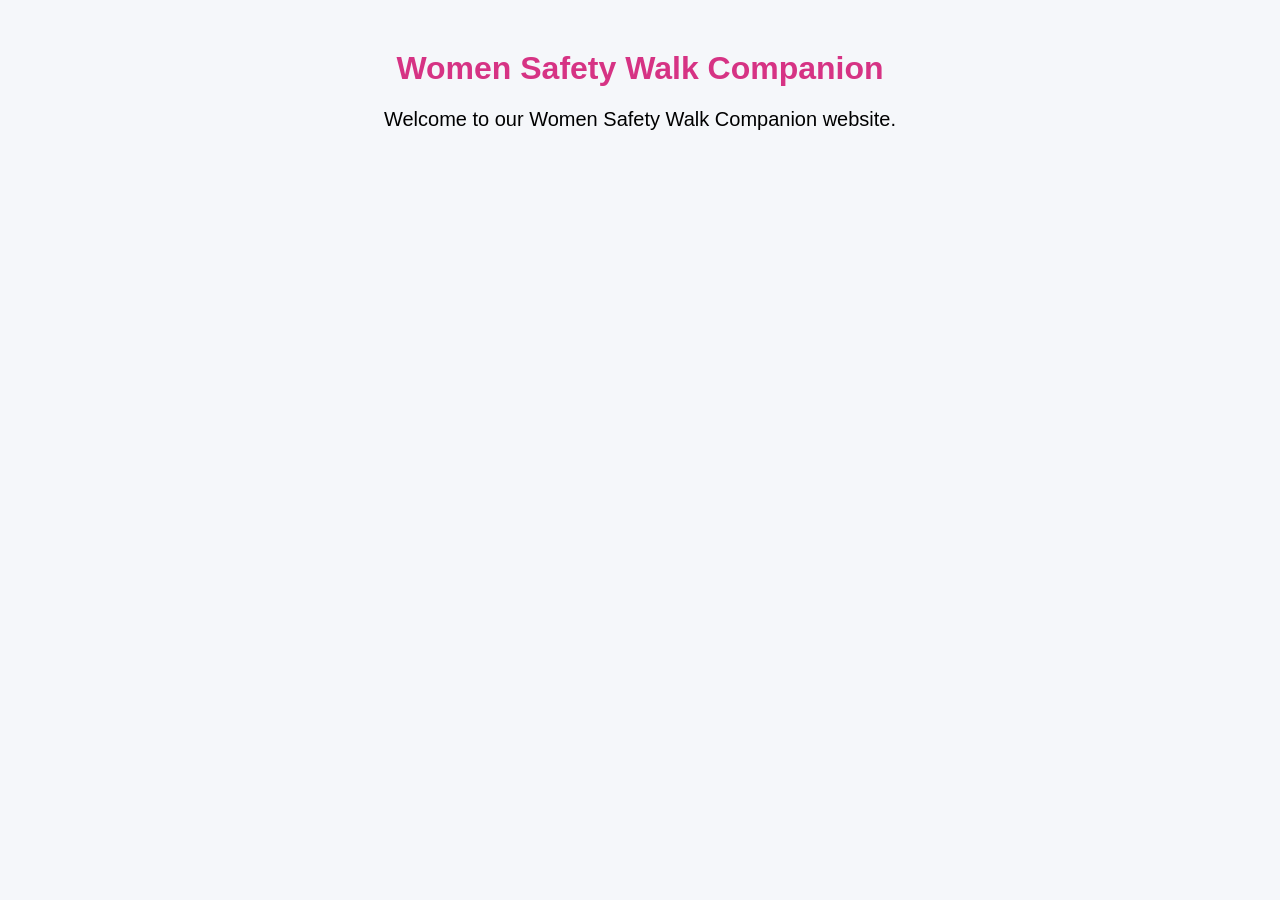
==== index.html @ b53b603e "Day 1: Project setup completed" ====
<!DOCTYPE html>
<html lang="en">
<head>
    <meta charset="UTF-8">
    <meta name="viewport" content="width=device-width, initial-scale=1.0">
    <title>Women Safety Walk Companion</title>
    <link rel="stylesheet" href="css/style.css">
</head>
<body>

    <h1>Women Safety Walk Companion</h1>

    <p>Welcome to our Women Safety Walk Companion website.</p>

</body>
</html>
---- css/style.css ----
body {
    background-color: #f5f7fa;
    font-family: Arial, sans-serif;
    margin: 0;
    padding: 0;
}

h1 {
    color: #d63384;
    text-align: center;
    margin-top: 50px;
}

p {
    text-align: center;
    font-size: 20px;
}
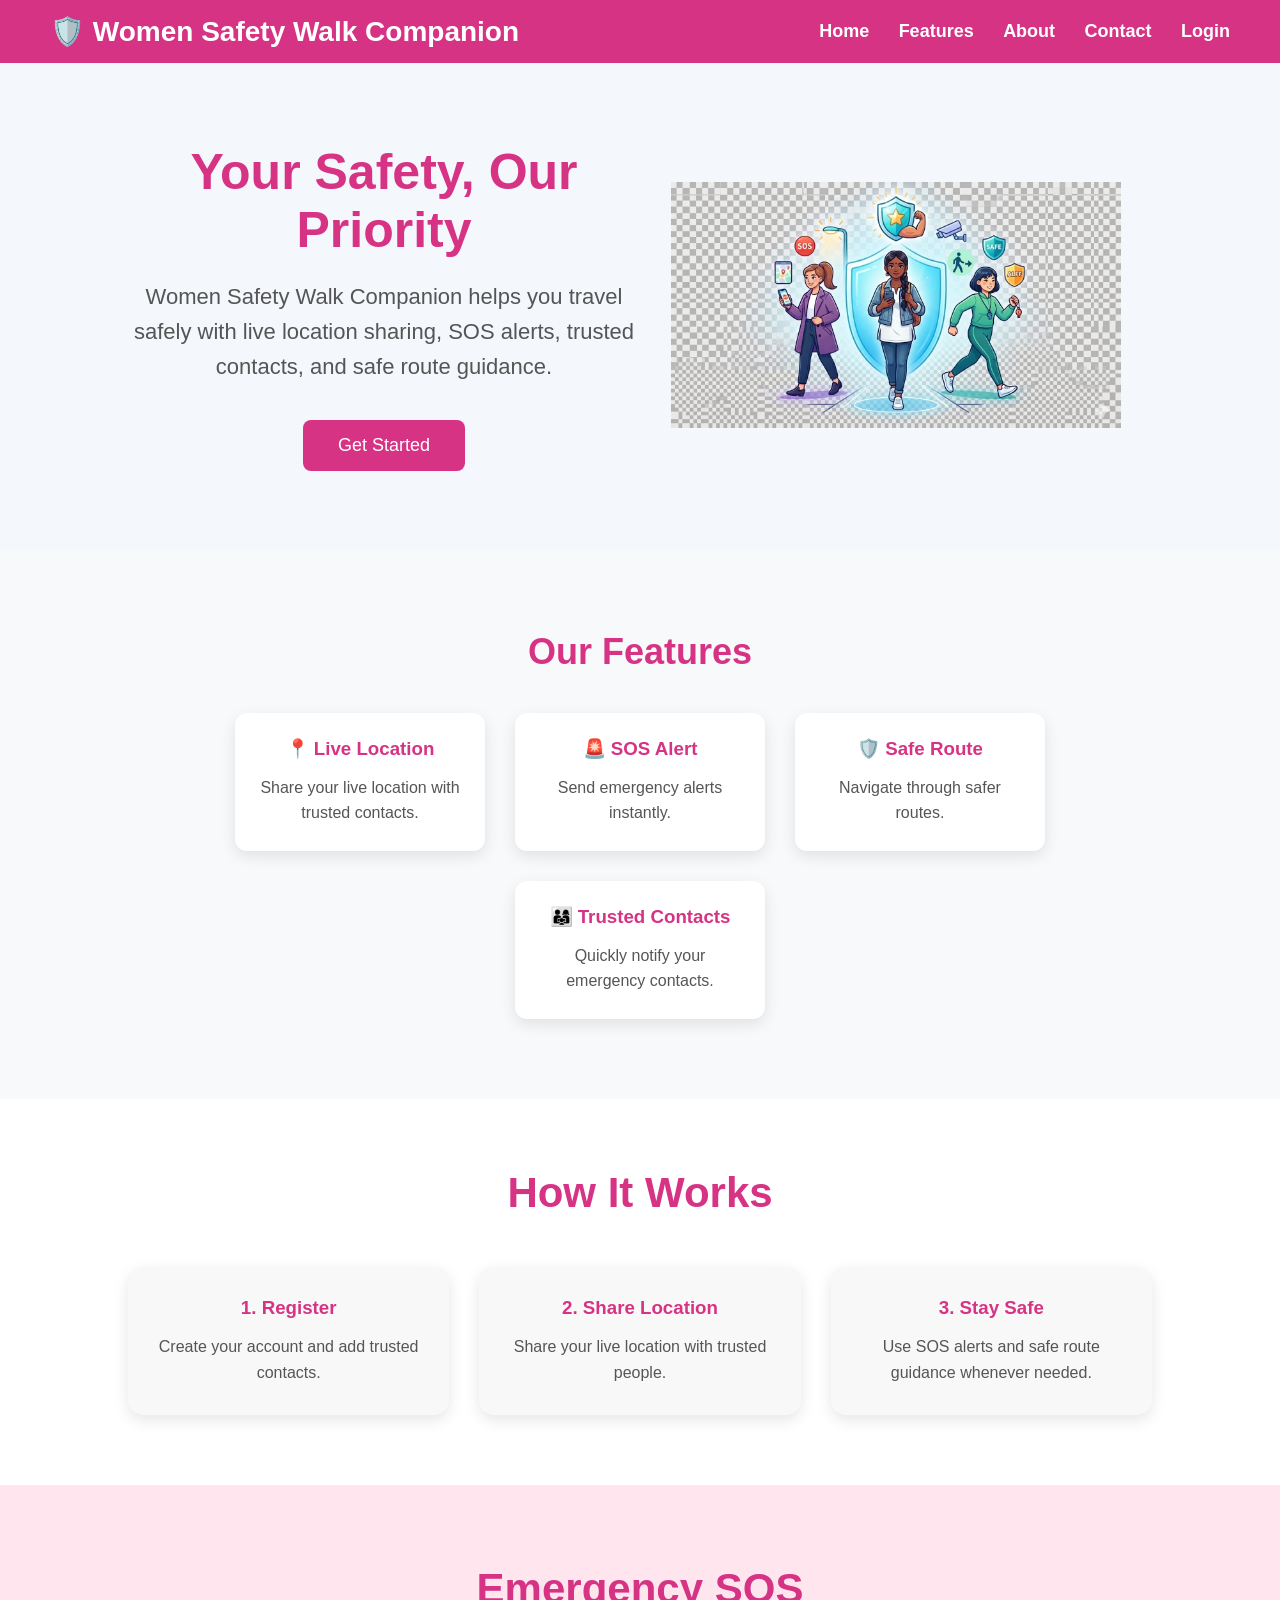
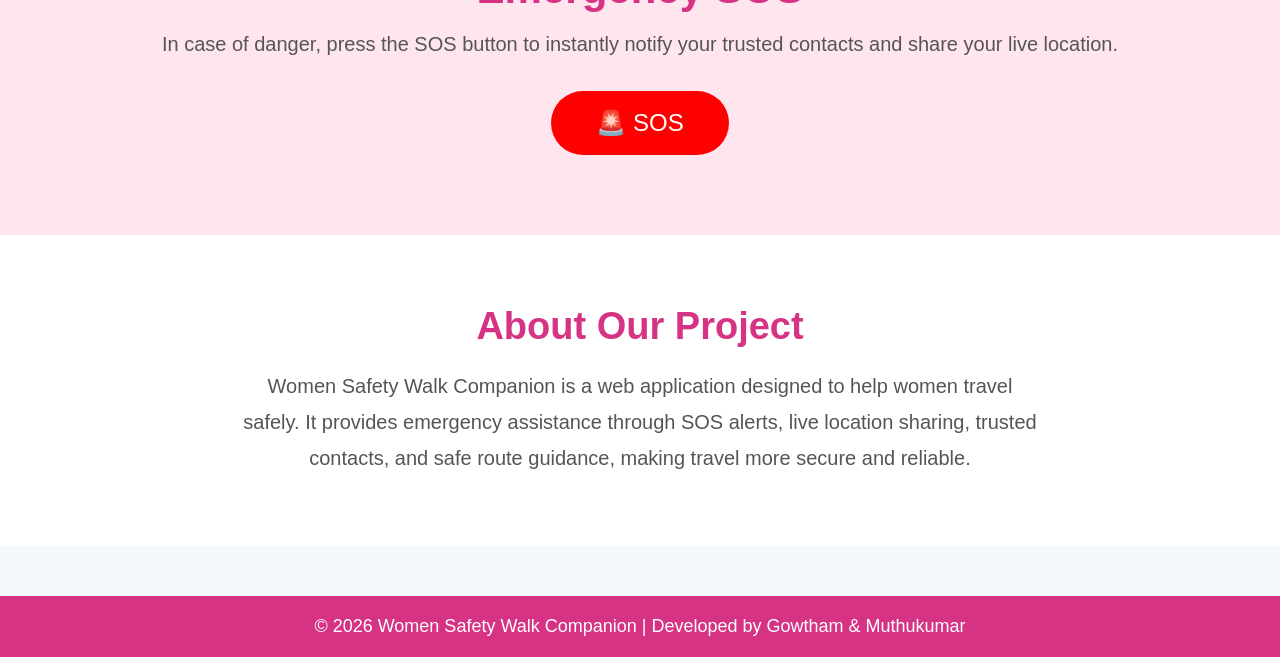
==== commit d87aabf5: "Completed Day 3 Homepage" ====
--- a/index.html
+++ b/index.html
@@ -4,13 +4,121 @@
     <meta charset="UTF-8">
     <meta name="viewport" content="width=device-width, initial-scale=1.0">
     <title>Women Safety Walk Companion</title>
+
     <link rel="stylesheet" href="css/style.css">
 </head>
+
 <body>
 
-    <h1>Women Safety Walk Companion</h1>
+    <nav>
+        <div class="logo">
+            <h2>🛡️ Women Safety Walk Companion</h2>
+        </div>
 
-    <p>Welcome to our Women Safety Walk Companion website.</p>
+        <div class="menu">
+            <a href="#">Home</a>
+            <a href="#">Features</a>
+            <a href="#">About</a>
+            <a href="#">Contact</a>
+            <a href="#">Login</a>
+        </div>
+    </nav>
+    <header class="hero">
 
+        <div class="hero-content">
+            <h1>Your Safety, Our Priority</h1>
+    
+            <p>
+                Women Safety Walk Companion helps you travel safely with
+                live location sharing, SOS alerts, trusted contacts,
+                and safe route guidance.
+            </p>
+    
+            <a href="#" class="btn">Get Started</a>
+        </div>
+    
+        <div class="hero-image">
+            <img src="images/women-safety.png" alt="Women Safety">
+        </div>
+    
+    </header>
+    <section class="features">
+
+        <h2>Our Features</h2>
+    
+        <div class="feature-container">
+    
+            <div class="card">
+                <h3>📍 Live Location</h3>
+                <p>Share your live location with trusted contacts.</p>
+            </div>
+    
+            <div class="card">
+                <h3>🚨 SOS Alert</h3>
+                <p>Send emergency alerts instantly.</p>
+            </div>
+    
+            <div class="card">
+                <h3>🛡️ Safe Route</h3>
+                <p>Navigate through safer routes.</p>
+            </div>
+    
+            <div class="card">
+                <h3>👨‍👩‍👧 Trusted Contacts</h3>
+                <p>Quickly notify your emergency contacts.</p>
+            </div>
+    
+        </div>
+    
+    </section>
+    <section class="how-it-works">
+        <h2>How It Works</h2>
+    
+        <div class="steps">
+    
+            <div class="step">
+                <h3>1. Register</h3>
+                <p>Create your account and add trusted contacts.</p>
+            </div>
+    
+            <div class="step">
+                <h3>2. Share Location</h3>
+                <p>Share your live location with trusted people.</p>
+            </div>
+    
+            <div class="step">
+                <h3>3. Stay Safe</h3>
+                <p>Use SOS alerts and safe route guidance whenever needed.</p>
+            </div>
+    
+        </div>
+    </section>
+    <section class="sos-section">
+        <h2>Emergency SOS</h2>
+    
+        <p>
+            In case of danger, press the SOS button to instantly
+            notify your trusted contacts and share your live location.
+        </p>
+    
+        <button class="sos-btn">🚨 SOS</button>
+    </section>
+    <section class="about">
+
+        <h2>About Our Project</h2>
+    
+        <p>
+            Women Safety Walk Companion is a web application designed to help women
+            travel safely. It provides emergency assistance through SOS alerts,
+            live location sharing, trusted contacts, and safe route guidance,
+            making travel more secure and reliable.
+        </p>
+    
+    </section>
+    <footer>
+
+        <p>© 2026 Women Safety Walk Companion | Developed by Gowtham & Muthukumar </p>
+    
+    </footer>
 </body>
 </html>
--- a/css/style.css
+++ b/css/style.css
@@ -1,17 +1,295 @@
-body {
-    background-color: #f5f7fa;
-    font-family: Arial, sans-serif;
+* {
     margin: 0;
     padding: 0;
-}
-
-h1 {
-    color: #d63384;
-    text-align: center;
+    box-sizing: border-box;
+}
+
+body {
+    font-family: Arial, sans-serif;
+    background-color: #f4f7fc;
+}
+
+nav {
+    background-color: #1e3a8a;
+    color: white;
+    display: flex;
+    justify-content: space-between;
+    align-items: center;
+    padding: 20px 60px;
+}
+
+.logo h2 {
+    font-size: 28px;
+}
+
+.menu a {
+    color: white;
+    text-decoration: none;
+    margin-left: 25px;
+    font-size: 18px;
+    transition: 0.3s;
+}
+
+.menu a:hover {
+    color: #facc15;
+}
+/* Navigation Bar */
+
+nav {
+    display: flex;
+    justify-content: space-between;
+    align-items: center;
+    background-color: #d63384;
+    color: white;
+    padding: 15px 50px;
+}
+
+.logo h2 {
+    margin: 0;
+}
+
+.menu a {
+    color: white;
+    text-decoration: none;
+    margin-left: 25px;
+    font-weight: bold;
+}
+
+.menu a:hover {
+    text-decoration: underline;
+}
+
+
+/* Hero Section */
+
+.hero {
+    text-align: center;
+    padding: 120px 20px;
+}
+
+.hero h1 {
+    font-size: 50px;
+    color: #d63384;
+    margin-bottom: 20px;
+}
+
+.hero p {
+    font-size: 22px;
+    color: #555;
+    max-width: 700px;
+    margin: auto;
+    line-height: 1.6;
+}
+
+.btn {
+    display: inline-block;
+    margin-top: 35px;
+    padding: 15px 35px;
+    background-color: #d63384;
+    color: white;
+    text-decoration: none;
+    border-radius: 8px;
+    font-size: 18px;
+}
+
+.btn:hover {
+    background-color: #b0256d;
+}
+/* Features Section */
+
+.features {
+    padding: 80px 10%;
+    text-align: center;
+    background: #f8f9fa;
+}
+
+.features h2 {
+    font-size: 36px;
+    color: #d63384;
+    margin-bottom: 40px;
+}
+
+.feature-container {
+    display: flex;
+    justify-content: center;
+    gap: 30px;
+    flex-wrap: wrap;
+}
+
+.card {
+    width: 250px;
+    background: white;
+    padding: 25px;
+    border-radius: 12px;
+    box-shadow: 0 5px 15px rgba(0,0,0,0.1);
+    transition: 0.3s;
+}
+
+.card:hover {
+    transform: translateY(-8px);
+}
+
+.card h3 {
+    margin-bottom: 15px;
+    color: #d63384;
+}
+
+.card p {
+    color: #555;
+    line-height: 1.6;
+}
+/* About Section */
+
+.about {
+    padding: 80px 10%;
+    text-align: center;
+    background: white;
+}
+
+.about h2 {
+    font-size: 36px;
+    color: #d63384;
+    margin-bottom: 25px;
+}
+
+.about p {
+    max-width: 800px;
+    margin: auto;
+    font-size: 18px;
+    line-height: 1.8;
+    color: #555;
+}
+/* Footer */
+
+footer {
+    background: #d63384;
+    color: white;
+    text-align: center;
+    padding: 20px;
     margin-top: 50px;
 }
 
-p {
-    text-align: center;
+footer p {
+    margin: 0;
+}
+.hero {
+    display: flex;
+    justify-content: space-between;
+    align-items: center;
+    padding: 80px 10%;
+    flex-wrap: wrap;
+}
+
+.hero-content {
+    flex: 1;
+    min-width: 300px;
+}
+
+.hero-image {
+    flex: 1;
+    text-align: center;
+}
+
+.hero-image img {
+    max-width: 450px;
+    width: 100%;
+}
+/* How It Works Section */
+
+.how-it-works {
+    padding: 70px 10%;
+    text-align: center;
+    background: #ffffff;
+}
+
+.how-it-works h2 {
+    color: #d63384;
+    font-size: 42px;
+    margin-bottom: 50px;
+}
+
+.steps {
+    display: flex;
+    justify-content: space-between;
+    gap: 30px;
+}
+
+.step {
+    background: #f8f8f8;
+    padding: 30px;
+    border-radius: 15px;
+    box-shadow: 0 5px 15px rgba(0,0,0,0.1);
+    flex: 1;
+}
+
+.step h3 {
+    color: #d63384;
+    margin-bottom: 15px;
+}
+
+.step p {
+    color: #555;
+    line-height: 1.6;
+}
+/* SOS Section */
+
+.sos-section{
+    padding:80px 10%;
+    text-align:center;
+    background:#ffe6ee;
+}
+
+.sos-section h2{
+    color:#d63384;
+    font-size:42px;
+    margin-bottom:20px;
+}
+
+.sos-section p{
+    font-size:20px;
+    color:#555;
+    margin-bottom:35px;
+}
+
+.sos-btn{
+    background:red;
+    color:white;
+    border:none;
+    padding:18px 45px;
+    font-size:24px;
+    border-radius:50px;
+    cursor:pointer;
+    transition:.3s;
+}
+
+.sos-btn:hover{
+    background:#b30000;
+    transform:scale(1.08);
+}
+.about {
+    text-align: center;
+    padding: 70px 20px;
+    background: white;
+}
+
+.about h2 {
+    color: #d63384;
+    font-size: 38px;
+    margin-bottom: 20px;
+}
+
+.about p {
+    max-width: 800px;
+    margin: auto;
     font-size: 20px;
+    line-height: 1.8;
+    color: #555;
+}
+
+footer {
+    background: #d63384;
+    color: white;
+    text-align: center;
+    padding: 20px;
+    font-size: 18px;
 }
